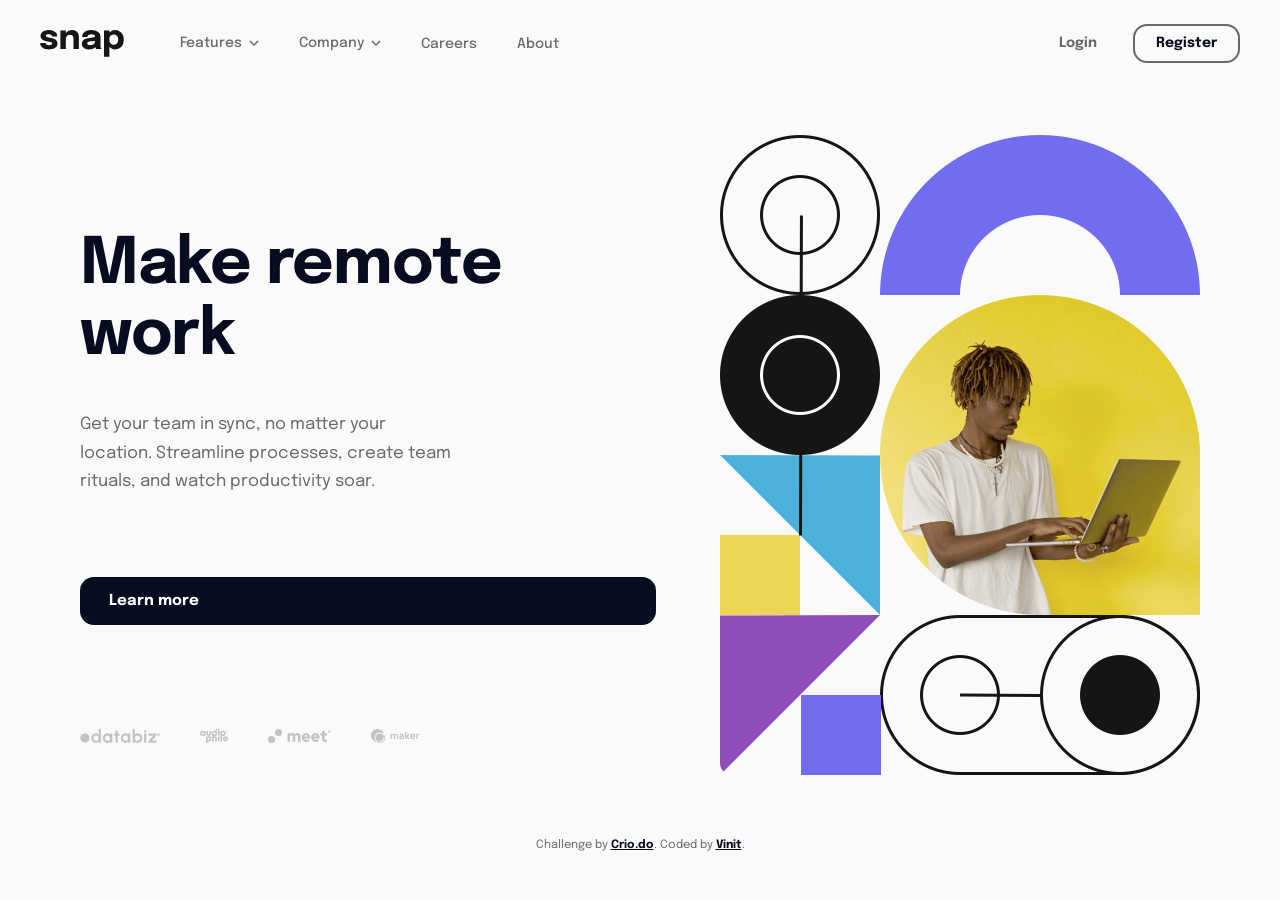
==== index.html @ b907304a "Implemented XIntroSection" ====
<!DOCTYPE html>
<html lang="en">
<head>
  <meta charset="UTF-8" />
  <meta name="viewport" content="width=device-width, initial-scale=1.0" />
  <title>Snap – Make remote work</title>
  <link rel="preconnect" href="https://fonts.googleapis.com" />
  <link rel="preconnect" href="https://fonts.gstatic.com" crossorigin />
  <link href="https://fonts.googleapis.com/css2?family=Epilogue:wght@400;500;700&display=swap" rel="stylesheet" />
  <link rel="stylesheet" href="./styles.css" />
</head>
<body>

  <!-- Overlay for mobile menu -->
  <div class="overlay" id="overlay"></div>

  <!-- HEADER -->
  <header>
    <!-- Logo -->
    <div class="logo">
      <img src="./assets/images/logo.svg" alt="snap's logo" />
    </div>

    <!-- Mobile open-menu toggle -->
    <button class="menu-toggle" id="openMenuBtn" aria-label="Open menu" aria-expanded="false" aria-controls="mainNav">
      <img src="./assets/images/icon-menu.svg" alt="open menu" class="open-menu" />
    </button>

    <!-- Navigation -->
    <nav id="mainNav">
      <!-- Mobile close button -->
      <button class="close-nav-btn" id="closeMenuBtn" aria-label="Close menu">
        <img src="./assets/images/icon-close-menu.svg" alt="close menu" class="close-menu" />
      </button>

      <!-- Nav links -->
      <ul class="nav-links">

        <!-- Features Dropdown -->
        <li class="nav-link" id="featuresNav">
          <button aria-haspopup="true" aria-expanded="false" id="featuresBtn">
            Features
            <img src="./assets/images/icon-arrow-down.svg" alt="" class="arrow-icon arrow-down" aria-hidden="true" />
            <img src="./assets/images/icon-arrow-up.svg" alt="" class="arrow-icon arrow-up" aria-hidden="true" />
          </button>
          <ul class="dropdown-list features-list" role="menu">
            <li class="dropdown-link" role="menuitem">
              <a href="#" aria-label="todo-list">
                <img src="./assets/images/icon-todo.svg" alt="" />
                Todo List
              </a>
            </li>
            <li class="dropdown-link" role="menuitem">
              <a href="#">
                <img src="./assets/images/icon-calendar.svg" alt="" />
                Calendar
              </a>
            </li>
            <li class="dropdown-link" role="menuitem">
              <a href="#">
                <img src="./assets/images/icon-reminders.svg" alt="" />
                Reminders
              </a>
            </li>
            <li class="dropdown-link" role="menuitem">
              <a href="#">
                <img src="./assets/images/icon-planning.svg" alt="" />
                Planning
              </a>
            </li>
          </ul>
        </li>

        <!-- Company Dropdown -->
        <li class="nav-link" id="companyNav">
          <button aria-haspopup="true" aria-expanded="false" id="companyBtn">
            Company
            <img src="./assets/images/icon-arrow-down.svg" alt="" class="arrow-icon arrow-down" aria-hidden="true" />
            <img src="./assets/images/icon-arrow-up.svg" alt="" class="arrow-icon arrow-up" aria-hidden="true" />
          </button>
          <ul class="dropdown-list company-list" role="menu">
            <li class="dropdown-link" role="menuitem"><a href="#">History</a></li>
            <li class="dropdown-link" role="menuitem"><a href="#">Our Team</a></li>
            <li class="dropdown-link" role="menuitem"><a href="#">Blog</a></li>
          </ul>
        </li>

        <!-- Plain links -->
        <li class="plain-link"><a href="#">Careers</a></li>
        <li class="plain-link"><a href="#">About</a></li>

      </ul>

      <!-- Registration buttons -->
      <div class="registration">
        <button class="btn-login">Login</button>
        <button class="btn-register">Register</button>
      </div>
    </nav>
  </header>

  <!-- MAIN -->
  <main>
    <!-- Hero image -->
    <picture>
      <source srcset="./assets/images/image-hero-desktop.png" media="(min-width: 1024px)" />
      <img
        src="./assets/images/image-hero-mobile.png"
        alt="Snap hero illustration"
      />
    </picture>

    <!-- Hero text -->
    <div class="text-content">
      <h1>Make remote work</h1>
      <p>Get your team in sync, no matter your location. Streamline processes, create team rituals, and watch productivity soar.</p>
      <a href="#" class="btn-learn-more">Learn more</a>

      <!-- Client logos -->
      <div class="clients">
        <img src="./assets/images/client-databiz.svg" alt="Databiz" />
        <img src="./assets/images/client-audiophile.svg" alt="Audiophile" />
        <img src="./assets/images/client-meet.svg" alt="Meet" />
        <img src="./assets/images/client-maker.svg" alt="Maker" />
      </div>
    </div>
  </main>

  <!-- FOOTER -->
  <footer>
    <p class="attribution">
      Challenge by <a href="https://crio.do" target="_blank">Crio.do</a>.
      Coded by <a href="https://github.com/CodeNShipWithVinit" target="_blank">Vinit</a>.
    </p>
  </footer>

  <script src="./script.js"></script>

</body>
</html>
---- styles.css ----
/* =====================
   CSS RESET & VARIABLES
===================== */
*, *::before, *::after {
  box-sizing: border-box;
  margin: 0;
  padding: 0;
}

:root {
  --almost-white: #fafafa;
  --medium-gray: #696969;
  --almost-black: #080c20;
  --white: #ffffff;
  --nav-link-clr: #696969;
  --nav-hover: #080c20;
  --dropdown-shadow: 0 10px 40px rgba(0,0,0,0.12);
  --border-radius: 14px;
  --transition: 0.22s ease;
}

html, body {
  height: 100%;
}

body {
  font-family: 'Epilogue', sans-serif;
  background-color: var(--almost-white);
  color: var(--almost-black);
  min-height: 100vh;
  overflow-x: hidden;
}

img {
  max-width: 100%;
  display: block;
}

button {
  cursor: pointer;
  font-family: inherit;
  border: none;
  background: none;
}

a {
  text-decoration: none;
  color: inherit;
}

/* =====================
   OVERLAY
===================== */
.overlay {
  position: fixed;
  inset: 0;
  background: rgba(0,0,0,0.5);
  z-index: 90;
  visibility: hidden;
  opacity: 0;
  transition: opacity var(--transition), visibility var(--transition);
}

.overlay.active {
  visibility: visible;
  opacity: 1;
}

/* =====================
   HEADER / NAV
===================== */
header {
  display: flex;
  align-items: center;
  gap: 3.5rem;
  padding: 1.5rem 2.5rem;
  position: relative;
  z-index: 100;
}

.logo {
  flex-shrink: 0;
}

.logo img {
  height: 27px;
  width: auto;
}

nav {
  display: flex;
  align-items: center;
  justify-content: space-between;
  flex: 1;
}

.nav-links {
  display: flex;
  align-items: center;
  gap: 2.5rem;
  list-style: none;
}

.nav-link {
  position: relative;
}

.nav-link > button {
  display: flex;
  align-items: center;
  gap: 0.45rem;
  color: var(--nav-link-clr);
  font-size: 0.875rem;
  font-weight: 500;
  padding: 0.25rem 0;
  transition: color var(--transition);
  white-space: nowrap;
}

.nav-link > button:hover {
  color: var(--nav-hover);
}

.nav-link > button .arrow-icon {
  width: 10px;
  height: 6px;
  transition: transform var(--transition);
}

.nav-link > button .arrow-up { display: none; }
.nav-link > button .arrow-down { display: inline; }

.nav-link.open > button .arrow-up { display: inline; }
.nav-link.open > button .arrow-down { display: none; }

/* Plain links (no dropdown) */
.plain-link a {
  color: var(--nav-link-clr);
  font-size: 0.875rem;
  font-weight: 500;
  transition: color var(--transition);
}

.plain-link a:hover {
  color: var(--nav-hover);
}

/* =====================
   DROPDOWN
===================== */
.dropdown-list {
  position: absolute;
  top: calc(100% + 1.1rem);
  background: var(--white);
  border-radius: var(--border-radius);
  box-shadow: var(--dropdown-shadow);
  padding: 1.4rem 1.5rem;
  list-style: none;
  min-width: 160px;
  display: none;
  flex-direction: column;
  gap: 0.9rem;
  z-index: 200;
}

.dropdown-list.features-list {
  left: -1rem;
  min-width: 190px;
}

.dropdown-list.company-list {
  left: -1rem;
  min-width: 150px;
}

.nav-link.open .dropdown-list {
  display: flex;
}

.dropdown-link a {
  display: flex;
  align-items: center;
  gap: 0.85rem;
  color: var(--medium-gray);
  font-size: 0.875rem;
  font-weight: 500;
  transition: color var(--transition);
  white-space: nowrap;
}

.dropdown-link a:hover {
  color: var(--nav-hover);
}

.dropdown-link a img {
  width: 14px;
  height: 14px;
  object-fit: contain;
}

/* =====================
   REGISTRATION BUTTONS
===================== */
.registration {
  display: flex;
  align-items: center;
  gap: 1rem;
  margin-left: auto;
}

.registration button {
  font-size: 0.875rem;
  font-weight: 700;
  padding: 0.65rem 1.3rem;
  border-radius: 14px;
  transition: background var(--transition), color var(--transition), border-color var(--transition);
}

.btn-login {
  color: var(--medium-gray);
}

.btn-login:hover {
  color: var(--almost-black);
}

.btn-register {
  color: var(--almost-black);
  border: 2px solid var(--medium-gray);
}

.btn-register:hover {
  color: var(--white);
  background: var(--almost-black);
  border-color: var(--almost-black);
}

/* =====================
   MOBILE MENU TOGGLE
===================== */
.menu-toggle {
  display: none;
  background: none;
  border: none;
  cursor: pointer;
  margin-left: auto;
  z-index: 140;
  padding: 0.25rem;
  position: relative;
}

.menu-toggle img {
  width: 32px;
  height: auto;
}

/* Hide hamburger when nav panel is open */
nav.open ~ .menu-toggle,
header:has(nav.open) .menu-toggle {
  visibility: hidden;
}

/* =====================
   MAIN / HERO
===================== */
main {
  display: flex;
  flex-direction: column;
}

/* Desktop layout: side by side */
@media (min-width: 1024px) {
  main {
    flex-direction: row-reverse;
    align-items: center;
    max-width: 1200px;
    margin: 0 auto;
    padding: 3rem 2.5rem;
    gap: 4rem;
  }
}

/* Hero image container */
picture {
  display: block;
  width: 100%;
}

picture img {
  width: 100%;
  height: auto;
  object-fit: cover;
}

@media (min-width: 1024px) {
  picture {
    flex: 0 0 480px;
    max-width: 480px;
  }

  picture img {
    border-radius: 12px;
  }
}

/* Text content */
.text-content {
  padding: 2.5rem 1.5rem 3rem;
  text-align: center;
}

@media (min-width: 1024px) {
  .text-content {
    flex: 1;
    text-align: left;
    padding: 4rem 0 0;
    display: flex;
    flex-direction: column;
    justify-content: space-between;
    gap: 2.5rem;
  }
}

.text-content h1 {
  font-size: clamp(2.2rem, 5vw, 4.5rem);
  font-weight: 700;
  line-height: 1.1;
  letter-spacing: -0.02em;
  color: var(--almost-black);
  margin-bottom: 1.2rem;
}

@media (min-width: 1024px) {
  .text-content h1 {
    margin-bottom: 0;
  }
}

.text-content p {
  font-size: 1rem;
  line-height: 1.7;
  color: var(--medium-gray);
  max-width: 38ch;
  margin: 0 auto 2rem;
}

@media (min-width: 1024px) {
  .text-content p {
    margin: 0 0 2.5rem;
    font-size: 1.05rem;
  }
}

.btn-learn-more {
  display: inline-block;
  background: var(--almost-black);
  color: var(--white);
  font-family: 'Epilogue', sans-serif;
  font-weight: 700;
  font-size: 0.95rem;
  padding: 0.9rem 1.7rem;
  border-radius: 14px;
  border: 2px solid transparent;
  transition: background var(--transition), color var(--transition), border-color var(--transition);
  text-decoration: none;
}

.btn-learn-more:hover {
  background: var(--white);
  color: var(--almost-black);
  border-color: var(--almost-black);
}

/* =====================
   CLIENT LOGOS
===================== */
.clients {
  display: flex;
  align-items: center;
  justify-content: center;
  gap: 1.8rem;
  flex-wrap: wrap;
  margin-top: 2rem;
}

@media (min-width: 1024px) {
  .clients {
    justify-content: flex-start;
    gap: 2.5rem;
    margin-top: 4rem;
  }
}

.clients img {
  height: 14px;
  width: auto;
  object-fit: contain;
  opacity: 0.7;
  transition: opacity var(--transition);
}

.clients img:hover {
  opacity: 1;
}

/* =====================
   FOOTER ATTRIBUTION
===================== */
.attribution {
  font-size: 0.72rem;
  text-align: center;
  padding: 1rem;
  color: var(--medium-gray);
}

.attribution a {
  color: var(--almost-black);
  font-weight: 700;
  text-decoration: underline;
}

.attribution a:hover {
  color: var(--medium-gray);
}

/* =====================
   MOBILE NAV PANEL
===================== */
@media (max-width: 1023px) {
  header {
    padding: 1.2rem 1.5rem;
    gap: 0;
  }

  .menu-toggle {
    display: block;
  }

  nav {
    position: fixed;
    top: 0;
    right: -100%;
    width: 68%;
    max-width: 280px;
    height: 100%;
    background: var(--white);
    flex-direction: column;
    align-items: flex-start;
    justify-content: flex-start;
    padding: 5rem 1.5rem 2rem;
    gap: 2rem;
    z-index: 150;
    transition: right 0.3s ease;
    box-shadow: -10px 0 40px rgba(0,0,0,0.08);
  }

  nav.open {
    right: 0;
  }

  .nav-links {
    flex-direction: column;
    align-items: flex-start;
    gap: 1.2rem;
    width: 100%;
  }

  .nav-link > button {
    font-size: 1rem;
  }

  .dropdown-list {
    position: static;
    box-shadow: none;
    padding: 1rem 0 0 1.2rem;
    display: none;
    gap: 0.85rem;
  }

  .nav-link.open .dropdown-list {
    display: flex;
  }

  .registration {
    flex-direction: column;
    width: 100%;
    margin-left: 0;
    gap: 0.8rem;
  }

  .registration button {
    width: 100%;
    text-align: center;
    padding: 0.8rem;
    font-size: 0.95rem;
  }

  .btn-login {
    color: var(--medium-gray);
  }

  .btn-register {
    border: 2px solid var(--medium-gray);
  }

  .plain-link a {
    font-size: 1rem;
  }
}

/* =====================
   CLOSE BUTTON INSIDE NAV (mobile)
===================== */
.close-nav-btn {
  position: absolute;
  top: 1.2rem;
  right: 1.5rem;
  background: none;
  border: none;
  cursor: pointer;
  display: none;
}

.close-nav-btn img {
  width: 26px;
  height: 26px;
}

@media (max-width: 1023px) {
  .close-nav-btn {
    display: block;
  }
}
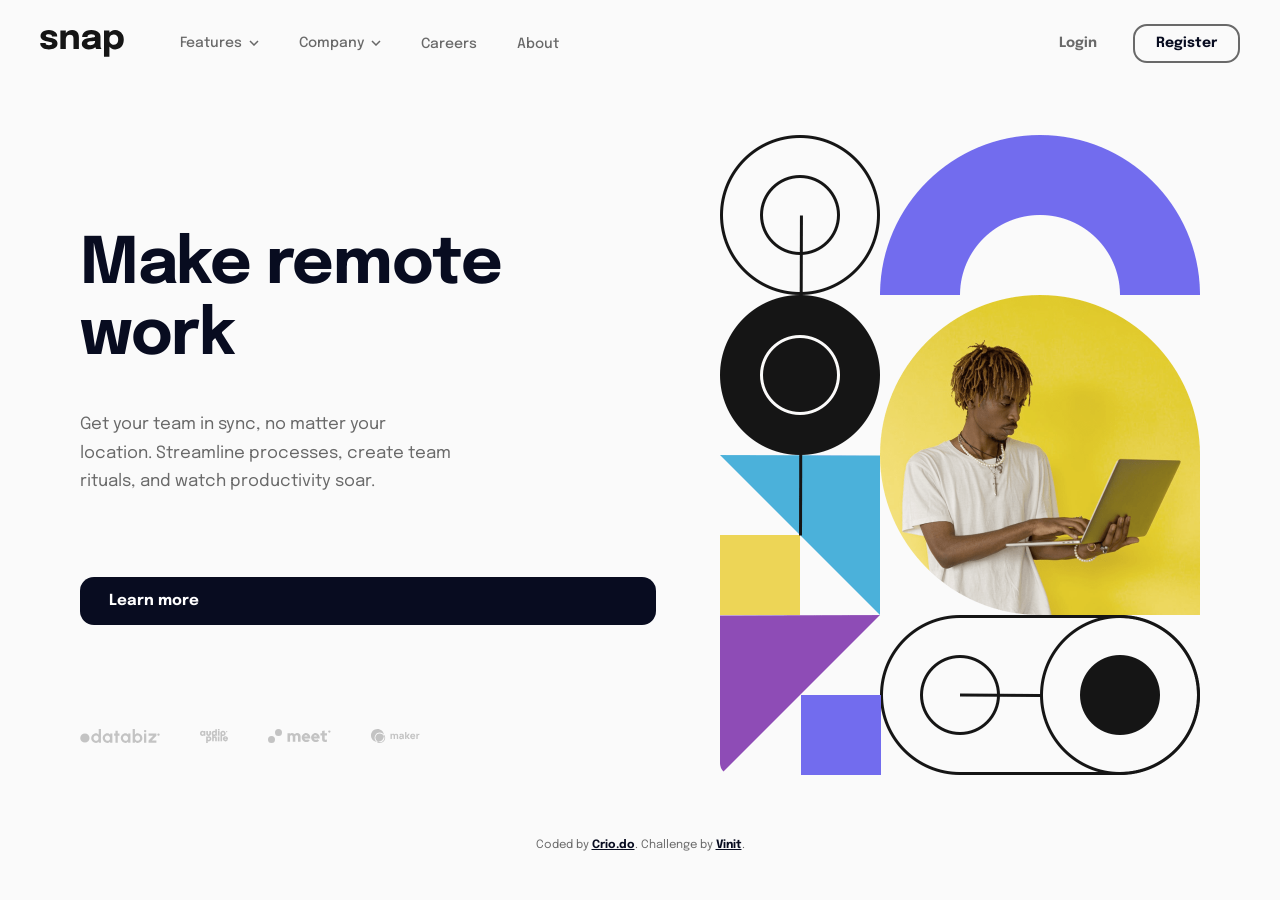
==== commit 8573de01: "Debugging" ====
--- a/index.html
+++ b/index.html
@@ -17,9 +17,7 @@
   <!-- HEADER -->
   <header>
     <!-- Logo -->
-    <div class="logo">
-      <img src="./assets/images/logo.svg" alt="snap's logo" />
-    </div>
+    <img src="./assets/images/logo.svg" alt="snap's logo" class="logo" />
 
     <!-- Mobile open-menu toggle -->
     <button class="menu-toggle" id="openMenuBtn" aria-label="Open menu" aria-expanded="false" aria-controls="mainNav">
@@ -129,8 +127,8 @@
   <!-- FOOTER -->
   <footer>
     <p class="attribution">
-      Challenge by <a href="https://crio.do" target="_blank">Crio.do</a>.
-      Coded by <a href="https://github.com/CodeNShipWithVinit" target="_blank">Vinit</a>.
+      Coded by <a href="https://crio.do" target="_blank">Crio.do</a>.
+      Challenge by <a href="https://github.com/CodeNShipWithVinit" target="_blank">Vinit</a>.
     </p>
   </footer>
 
--- a/styles.css
+++ b/styles.css
@@ -50,59 +50,62 @@
 
 /* =====================
    OVERLAY
+   z-index 499 — above page content, but BELOW the mobile nav panel (500)
+   so the nav's close button is never covered by the overlay.
 ===================== */
 .overlay {
   position: fixed;
   inset: 0;
-  background: rgba(0,0,0,0.5);
-  z-index: 90;
+  background: rgba(0, 0, 0, 0.5);
+  z-index: 499;
   visibility: hidden;
   opacity: 0;
   transition: opacity var(--transition), visibility var(--transition);
+  pointer-events: none;
 }
 
 .overlay.active {
   visibility: visible;
   opacity: 1;
+  pointer-events: auto;
 }
 
 /* =====================
    HEADER / NAV
+   No position/z-index on header — avoids creating a stacking
+   context that would trap elements below the overlay.
 ===================== */
 header {
   display: flex;
   align-items: center;
   gap: 3.5rem;
   padding: 1.5rem 2.5rem;
+}
+
+img.logo {
+  height: 27px;
+  width: auto;
+  flex-shrink: 0;
+}
+
+nav {
+  display: flex;
+  align-items: center;
+  justify-content: space-between;
+  flex: 1;
+}
+
+.nav-links {
+  display: flex;
+  align-items: center;
+  gap: 2.5rem;
+  list-style: none;
+}
+
+/* Each .nav-link is the stacking parent for its own dropdown */
+.nav-link {
   position: relative;
   z-index: 100;
-}
-
-.logo {
-  flex-shrink: 0;
-}
-
-.logo img {
-  height: 27px;
-  width: auto;
-}
-
-nav {
-  display: flex;
-  align-items: center;
-  justify-content: space-between;
-  flex: 1;
-}
-
-.nav-links {
-  display: flex;
-  align-items: center;
-  gap: 2.5rem;
-  list-style: none;
-}
-
-.nav-link {
-  position: relative;
 }
 
 .nav-link > button {
@@ -124,16 +127,15 @@
 .nav-link > button .arrow-icon {
   width: 10px;
   height: 6px;
-  transition: transform var(--transition);
-}
-
-.nav-link > button .arrow-up { display: none; }
+}
+
+.nav-link > button .arrow-up  { display: none; }
 .nav-link > button .arrow-down { display: inline; }
 
-.nav-link.open > button .arrow-up { display: inline; }
-.nav-link.open > button .arrow-down { display: none; }
-
-/* Plain links (no dropdown) */
+.nav-link.link-open > button .arrow-up  { display: inline; }
+.nav-link.link-open > button .arrow-down { display: none; }
+
+/* Plain links */
 .plain-link a {
   color: var(--nav-link-clr);
   font-size: 0.875rem;
@@ -147,10 +149,12 @@
 
 /* =====================
    DROPDOWN
+   z-index 200 — above sibling nav items, below overlay
 ===================== */
 .dropdown-list {
   position: absolute;
   top: calc(100% + 1.1rem);
+  left: -1rem;
   background: var(--white);
   border-radius: var(--border-radius);
   box-shadow: var(--dropdown-shadow);
@@ -163,17 +167,10 @@
   z-index: 200;
 }
 
-.dropdown-list.features-list {
-  left: -1rem;
-  min-width: 190px;
-}
-
-.dropdown-list.company-list {
-  left: -1rem;
-  min-width: 150px;
-}
-
-.nav-link.open .dropdown-list {
+.dropdown-list.features-list { min-width: 190px; }
+.dropdown-list.company-list  { min-width: 150px; }
+
+.nav-link.link-open .dropdown-list {
   display: flex;
 }
 
@@ -236,51 +233,50 @@
 }
 
 /* =====================
-   MOBILE MENU TOGGLE
+   MOBILE MENU TOGGLE (hamburger)
+   Hidden on desktop
 ===================== */
 .menu-toggle {
   display: none;
+  cursor: pointer;
+  margin-left: auto;
+  padding: 0.25rem;
+  background: none;
+  border: none;
+}
+
+.menu-toggle img {
+  width: 32px;
+  height: auto;
+}
+
+/* =====================
+   CLOSE BUTTON INSIDE NAV
+   Hidden on desktop
+===================== */
+.close-nav-btn {
+  position: absolute;
+  top: 1.2rem;
+  right: 1.5rem;
   background: none;
   border: none;
   cursor: pointer;
-  margin-left: auto;
-  z-index: 140;
-  padding: 0.25rem;
-  position: relative;
-}
-
-.menu-toggle img {
-  width: 32px;
-  height: auto;
-}
-
-/* Hide hamburger when nav panel is open */
-nav.open ~ .menu-toggle,
-header:has(nav.open) .menu-toggle {
-  visibility: hidden;
-}
-
-/* =====================
-   MAIN / HERO
+  display: none;
+}
+
+.close-nav-btn img {
+  width: 26px;
+  height: 26px;
+}
+
+/* =====================
+   MAIN / HERO — base (mobile-first)
 ===================== */
 main {
   display: flex;
   flex-direction: column;
 }
 
-/* Desktop layout: side by side */
-@media (min-width: 1024px) {
-  main {
-    flex-direction: row-reverse;
-    align-items: center;
-    max-width: 1200px;
-    margin: 0 auto;
-    padding: 3rem 2.5rem;
-    gap: 4rem;
-  }
-}
-
-/* Hero image container */
 picture {
   display: block;
   width: 100%;
@@ -292,33 +288,9 @@
   object-fit: cover;
 }
 
-@media (min-width: 1024px) {
-  picture {
-    flex: 0 0 480px;
-    max-width: 480px;
-  }
-
-  picture img {
-    border-radius: 12px;
-  }
-}
-
-/* Text content */
 .text-content {
   padding: 2.5rem 1.5rem 3rem;
   text-align: center;
-}
-
-@media (min-width: 1024px) {
-  .text-content {
-    flex: 1;
-    text-align: left;
-    padding: 4rem 0 0;
-    display: flex;
-    flex-direction: column;
-    justify-content: space-between;
-    gap: 2.5rem;
-  }
 }
 
 .text-content h1 {
@@ -330,25 +302,12 @@
   margin-bottom: 1.2rem;
 }
 
-@media (min-width: 1024px) {
-  .text-content h1 {
-    margin-bottom: 0;
-  }
-}
-
 .text-content p {
   font-size: 1rem;
   line-height: 1.7;
   color: var(--medium-gray);
   max-width: 38ch;
   margin: 0 auto 2rem;
-}
-
-@media (min-width: 1024px) {
-  .text-content p {
-    margin: 0 0 2.5rem;
-    font-size: 1.05rem;
-  }
 }
 
 .btn-learn-more {
@@ -383,14 +342,6 @@
   margin-top: 2rem;
 }
 
-@media (min-width: 1024px) {
-  .clients {
-    justify-content: flex-start;
-    gap: 2.5rem;
-    margin-top: 4rem;
-  }
-}
-
 .clients img {
   height: 14px;
   width: auto;
@@ -404,7 +355,7 @@
 }
 
 /* =====================
-   FOOTER ATTRIBUTION
+   FOOTER
 ===================== */
 .attribution {
   font-size: 0.72rem;
@@ -424,7 +375,55 @@
 }
 
 /* =====================
-   MOBILE NAV PANEL
+   DESKTOP  (>= 1024px)
+===================== */
+@media (min-width: 1024px) {
+  main {
+    flex-direction: row-reverse;
+    align-items: center;
+    max-width: 1200px;
+    margin: 0 auto;
+    padding: 3rem 2.5rem;
+    gap: 4rem;
+  }
+
+  picture {
+    flex: 0 0 480px;
+    max-width: 480px;
+  }
+
+  picture img {
+    border-radius: 12px;
+  }
+
+  .text-content {
+    flex: 1;
+    text-align: left;
+    padding: 4rem 0 0;
+    display: flex;
+    flex-direction: column;
+    gap: 2.5rem;
+  }
+
+  .text-content h1 { margin-bottom: 0; }
+
+  .text-content p {
+    margin: 0 0 2.5rem;
+    font-size: 1.05rem;
+  }
+
+  .clients {
+    justify-content: flex-start;
+    gap: 2.5rem;
+    margin-top: 4rem;
+  }
+}
+
+/* =====================
+   MOBILE  (< 1024px)
+   Nav panel slides in from the right.
+   z-index 500: above page content, but BELOW overlay (999)
+   so the overlay correctly covers and dims the nav panel.
 ===================== */
 @media (max-width: 1023px) {
   header {
@@ -433,6 +432,10 @@
   }
 
   .menu-toggle {
+    display: block;
+  }
+
+  .close-nav-btn {
     display: block;
   }
 
@@ -449,9 +452,10 @@
     justify-content: flex-start;
     padding: 5rem 1.5rem 2rem;
     gap: 2rem;
-    z-index: 150;
+    z-index: 500;
     transition: right 0.3s ease;
-    box-shadow: -10px 0 40px rgba(0,0,0,0.08);
+    box-shadow: -10px 0 40px rgba(0, 0, 0, 0.08);
+    overflow-y: auto;
   }
 
   nav.open {
@@ -465,19 +469,25 @@
     width: 100%;
   }
 
+  .nav-link {
+    width: 100%;
+  }
+
   .nav-link > button {
     font-size: 1rem;
   }
 
+  /* In mobile panel, dropdowns are in-flow (not absolute) */
   .dropdown-list {
     position: static;
     box-shadow: none;
     padding: 1rem 0 0 1.2rem;
     display: none;
     gap: 0.85rem;
-  }
-
-  .nav-link.open .dropdown-list {
+    z-index: auto;
+  }
+
+  .nav-link.link-open .dropdown-list {
     display: flex;
   }
 
@@ -495,39 +505,7 @@
     font-size: 0.95rem;
   }
 
-  .btn-login {
-    color: var(--medium-gray);
-  }
-
-  .btn-register {
-    border: 2px solid var(--medium-gray);
-  }
-
   .plain-link a {
     font-size: 1rem;
   }
-}
-
-/* =====================
-   CLOSE BUTTON INSIDE NAV (mobile)
-===================== */
-.close-nav-btn {
-  position: absolute;
-  top: 1.2rem;
-  right: 1.5rem;
-  background: none;
-  border: none;
-  cursor: pointer;
-  display: none;
-}
-
-.close-nav-btn img {
-  width: 26px;
-  height: 26px;
-}
-
-@media (max-width: 1023px) {
-  .close-nav-btn {
-    display: block;
-  }
 }
